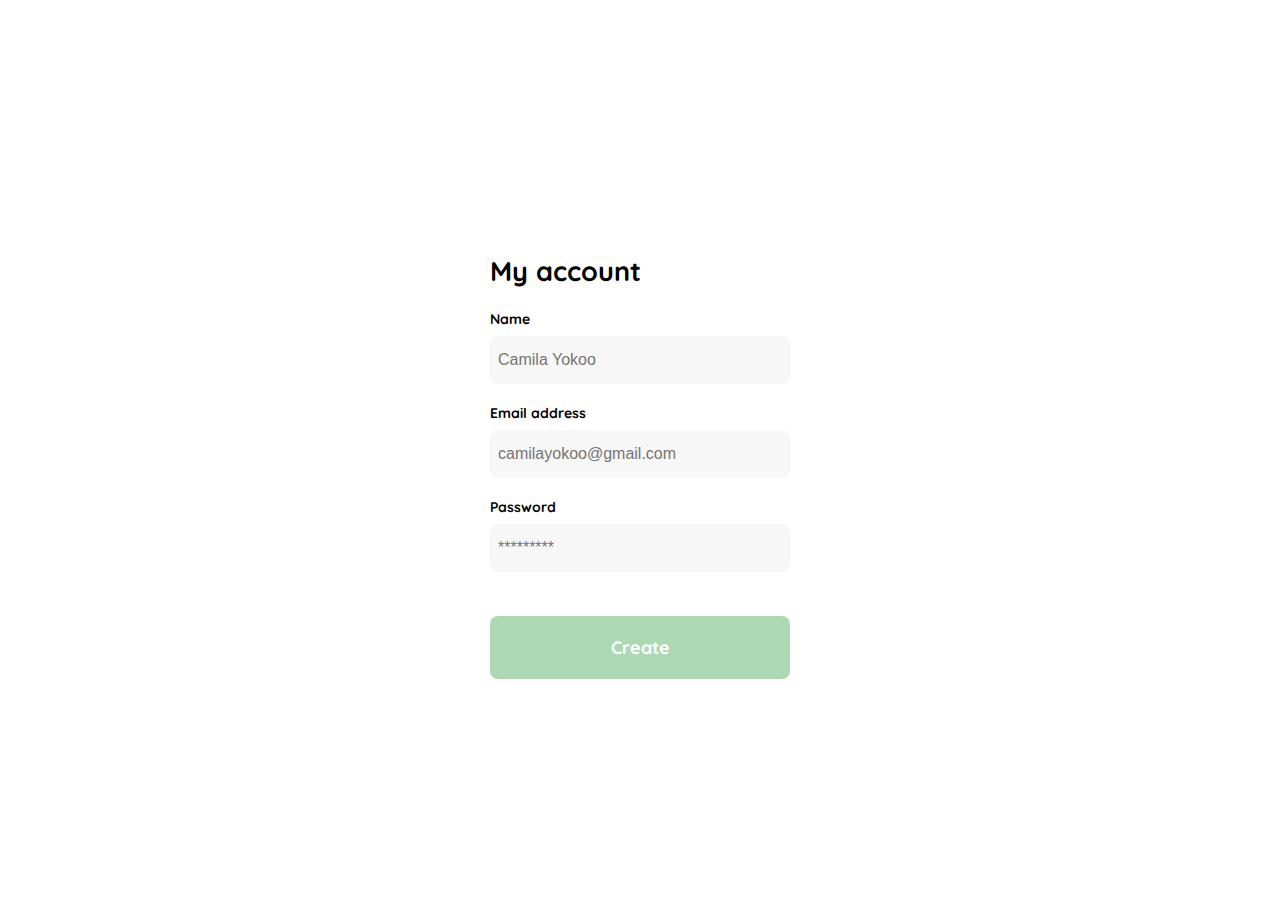
==== create_account.html @ 4f04c69d "Creando la página de login y ajustando los valores del Flex del Form" ====
<!DOCTYPE html>
<html lang="en">

<head>
  <meta charset="UTF-8">
  <meta http-equiv="X-UA-Compatible" content="IE=edge">
  <meta name="viewport" content="width=device-width, initial-scale=1.0">
  <title>Yard Sale - Compra de garage</title>
  <!-- Link fonts in Google fonts -->
  <link rel="preconnect" href="https://fonts.googleapis.com">
  <link rel="preconnect" href="https://fonts.gstatic.com" crossorigin>
  <link href="https://fonts.googleapis.com/css2?family=Quicksand:wght@300;400;700&family=Roboto:wght@700&display=swap"
    rel="stylesheet">
  <!-- Link CSS -->
  <link rel="stylesheet" href="assets/css/style.css">
</head>

<body>
  <div class="login">
    <div class="form-container">

      <section class="main-title">
        <h2>My account</h2>
      </section>

      <form action="/" class="form">
        <div class="div__form">
          <label for="name" class="form__label">Name
          </label>
          <input type="text" name="name" id="name" class="form__input form__input-name" placeholder="Camila Yokoo">
          <label for="email" class="form__label">Email address
          </label>
          <input type="email" name="email" id="email" class="form__input form__input-email"
            placeholder="camilayokoo@gmail.com">
          <label for="password" class="form__label">Password
          </label>
          <input type="password" name="" id="password" class="form__input form__input-password" placeholder="*********">
        </div>
        <input class="primary-btn login-btn" type="submit" value="Create">
      </form>
    </div>
  </div>
</body>

</html>
---- assets/css/style.css ----
:root {
  --black: #000000;
  --dark: #232830;
  --hospital-green: #acd9b2;
  --text-input-field: #f7f7f7;
  --very-light-pink: #c7c7c7;
  --white: #ffffff;
  --sm: 1.4rem;
  --md: 1.6rem;
  --lg: 1.8rem;
}

html {
  font-size: 62.5%;
  box-sizing: border-box;
}

body {
  font-family: 'Quicksand', sans-serif;
  margin: 0;
  padding: 0;
}

.login {
  display: grid;
  height: 100vh;
  place-items: center;
  width: 100%;
}

.form-container {
  display: grid;
  grid-template-rows: auto 1fr auto;
  justify-items: center;
  max-width: 300px;
  width: 100%;
}

.form-container figure {
  display: flex;
  flex-direction: column;
  margin-top: 8rem;
  place-items: center;
  position: relative;
  width: 100%;
}

.logo {
  display: none;
  justify-self: center;
  margin-bottom: 4.8rem;
  width: 16rem;
}

.title {
  font-size: var(--lg);
  margin-bottom: 1.2rem;
  text-align: center;
}

.subtitle {
  color: var(--dark);
  font-size: var(--md);
  font-weight: 300;
  margin-top: 0;
  margin-bottom: 3.2rem;
  text-align: center;
}

.email-icon {
  align-items: center;
  background: var(--text-input-field);
  border-radius: 50%;
  display: flex;
  height: 20rem;
  justify-content: center;
  margin: 2.8rem 0 3.6rem;
  width: 20rem;
}

.email-icon img {
  width: 60%;
}

.resend {
  color: var(--dark);
  font-size: var(--sm);
  margin-top: 2.4rem;
  text-align: center;
}

.resend a {
  color: var(--hospital-green);
  text-decoration: none;
}

.form,
.div__form {
  display: flex;
  flex-direction: column;
  width: 100%;
}

.form__label {
  font-size: var(--sm);
  font-weight: 700;
  margin-bottom: .8rem;
}

.form__input {
  background: var(--text-input-field);
  border: none;
  border-radius: .8rem;
  font-size: var(--md);
  height: 3.2rem;
  margin-bottom: 2rem;
  padding: .8rem;
}

.primary-btn {
  background: var(--hospital-green);
  border: none;
  border-radius: .8rem;
  color: var(--white);
  cursor: pointer;
  font-family: 'Quicksand', sans-serif;
  font-size: var(--lg);
  font-weight: 700;
  margin-bottom: 1rem;
  margin-top: 2.4rem;
  padding: 2rem 2.4rem;
  width: 100%;
}

.secondary-btn {
  background: var(--white);
  border: 1px solid var(--hospital-green);
  border-radius: .8rem;
  color: var(--hospital-green);
  font-family: 'Quicksand', sans-serif;
  font-size: var(--lg);
  font-weight: 700;
  margin-top: 2.4rem;
  padding: 2rem 2.4rem;
  width: 100%;
}

.main-title {
  font-size: var(--lg);
  justify-self: flex-start;
  /* margin-bottom: 4rem; */
  margin-top: 2rem;
  text-align: left;
}

@media (max-width: 640px) {
  .logo {
    display: block;
  }

  .form-container {
    height: 100%;
  }

  .form {
    justify-content: space-between;
    margin-top: 4rem;
  }
}
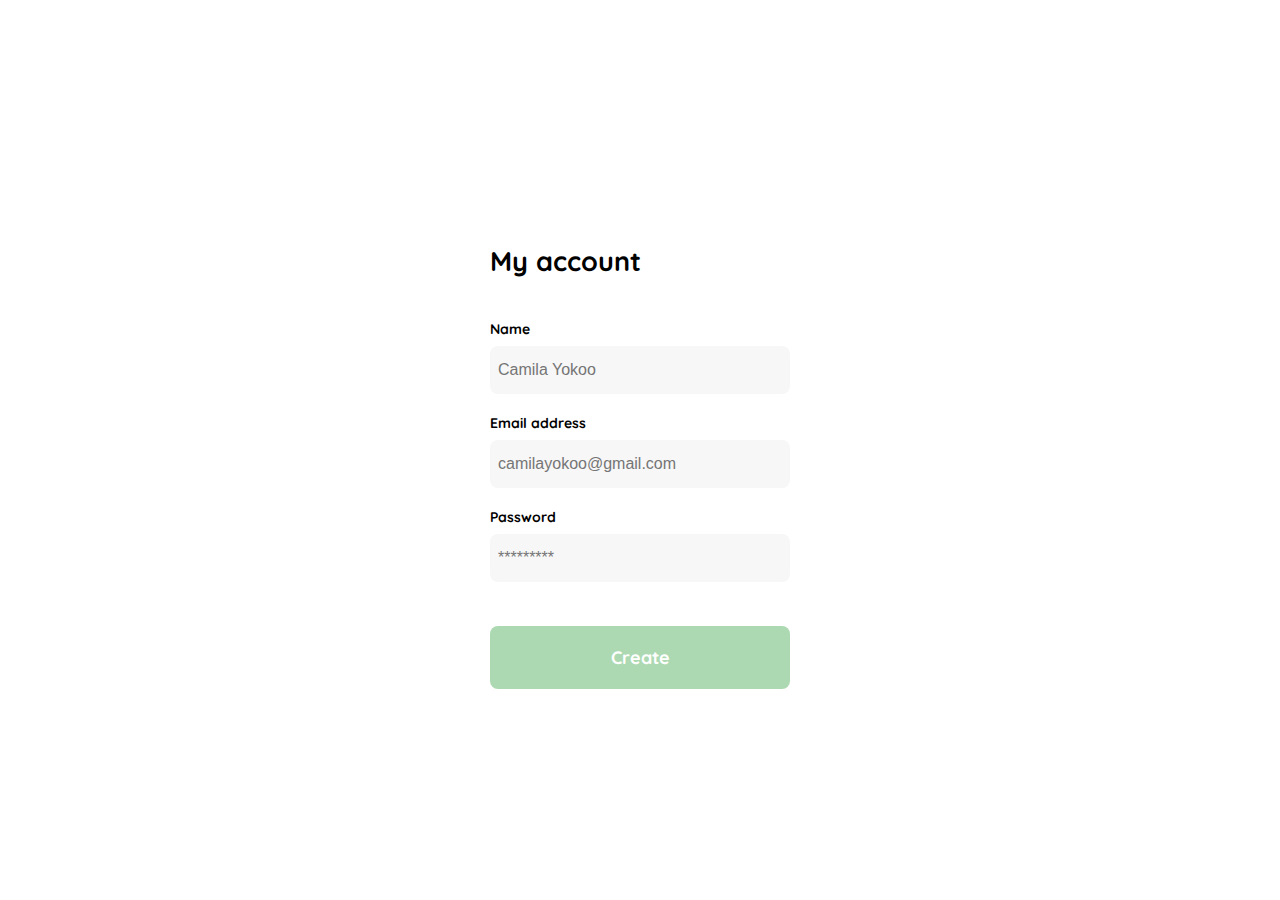
==== commit 566f8c13: "Creando la vista Edit de la cuenta y agregando favicon a todas las páginas" ====
--- a/create_account.html
+++ b/create_account.html
@@ -12,6 +12,7 @@
   <link href="https://fonts.googleapis.com/css2?family=Quicksand:wght@300;400;700&family=Roboto:wght@700&display=swap"
     rel="stylesheet">
   <!-- Link CSS -->
+  <link rel="shortcut icon" href="assets/img/logos/favicon_bota_fora.svg" type="img">
   <link rel="stylesheet" href="assets/css/style.css">
 </head>
 
--- a/assets/css/style.css
+++ b/assets/css/style.css
@@ -117,6 +117,15 @@
   padding: .8rem;
 }
 
+.value {
+  border: none;
+  border-radius: .8rem;
+  font-size: var(--md);
+  height: 3.2rem;
+  margin-bottom: 2rem;
+  padding: .8rem;
+}
+
 .primary-btn {
   background: var(--hospital-green);
   border: none;
@@ -148,7 +157,7 @@
 .main-title {
   font-size: var(--lg);
   justify-self: flex-start;
-  /* margin-bottom: 4rem; */
+  margin-bottom: 2rem;
   margin-top: 2rem;
   text-align: left;
 }
